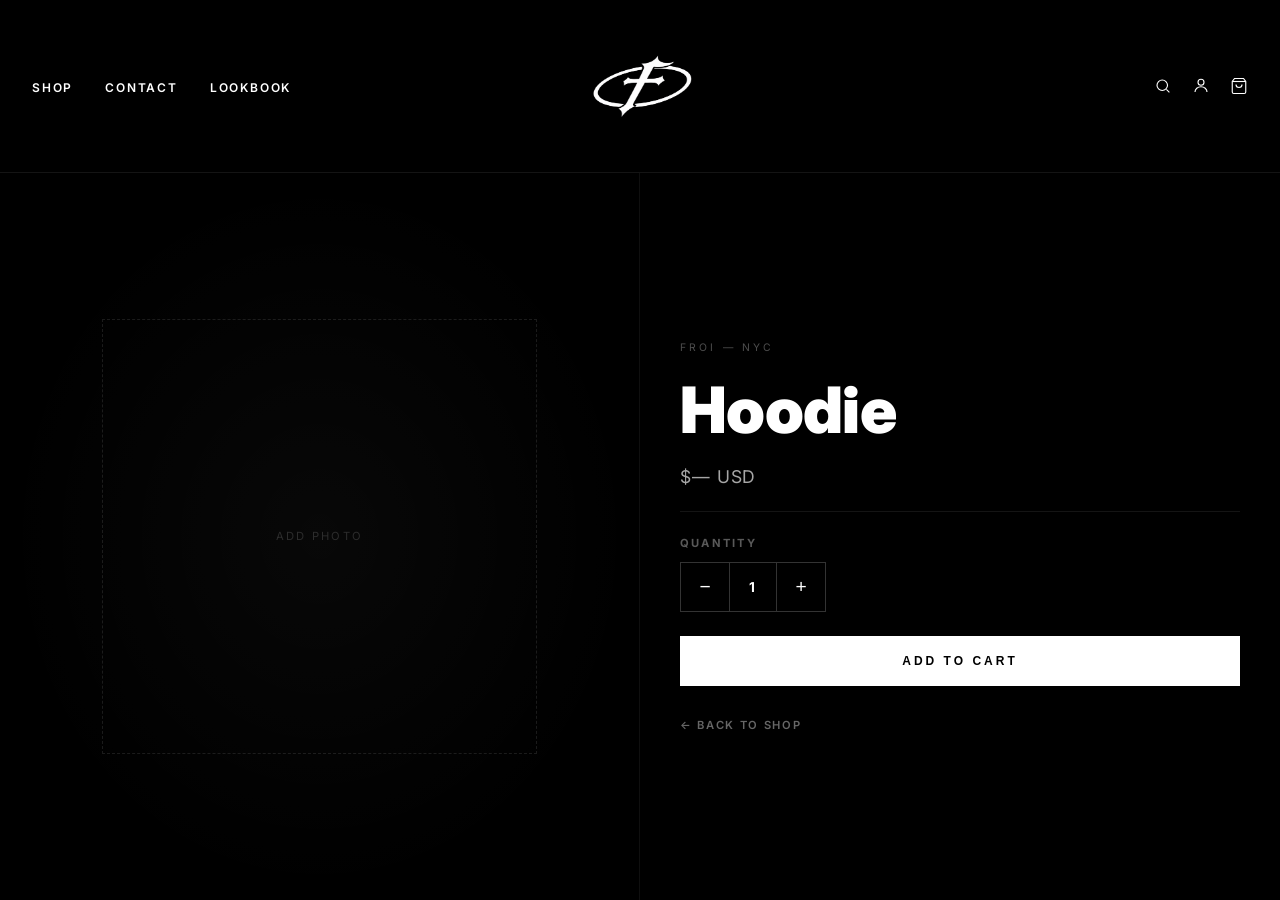
==== hoodie.html @ dbc849bb "separate hoodie product page" ====
<!DOCTYPE html>
<html lang="en">
<head>
  <meta charset="UTF-8">
  <meta name="viewport" content="width=device-width, initial-scale=1.0">
  <title>Hoodie — FROI</title>
  <link rel="preconnect" href="https://fonts.googleapis.com">
  <link href="https://fonts.googleapis.com/css2?family=Inter:wght@400;600;700;800;900&display=swap" rel="stylesheet">
  <style>
    *, *::before, *::after { box-sizing: border-box; margin: 0; padding: 0; }

    :root {
      --bg: #000;
      --text: #fff;
      --text-muted: #888;
      --font: 'Inter', -apple-system, sans-serif;
    }

    html { font-size: 16px; }

    body {
      background: var(--bg);
      color: var(--text);
      font-family: var(--font);
      min-height: 100vh;
      overflow-x: hidden;
    }

    #lightning-canvas {
      position: fixed;
      top: 0; left: 0;
      width: 100%; height: 100%;
      z-index: 0;
      pointer-events: none;
    }

    .page-wrapper { position: relative; z-index: 1; min-height: 100vh; display: flex; flex-direction: column; }

    /* HEADER */
    .site-header {
      position: -webkit-sticky;
      position: sticky;
      top: 0;
      z-index: 100;
      padding: 0 2rem;
      border-bottom: 1px solid rgba(255,255,255,0.08);
      background: rgba(0,0,0,0.8);
      backdrop-filter: blur(12px);
    }

    .header-inner {
      display: grid;
      grid-template-columns: 1fr auto 1fr;
      align-items: center;
      padding: 1rem 0;
    }

    .header-nav { display: flex; gap: 2rem; list-style: none; }

    .header-nav a {
      color: var(--text);
      text-decoration: none;
      font-size: 0.75rem;
      font-weight: 600;
      letter-spacing: 0.15em;
      text-transform: uppercase;
      transition: color 0.2s;
    }
    .header-nav a:hover { color: var(--text-muted); }

    .header-logo {
      display: flex;
      flex-direction: column;
      align-items: center;
      text-decoration: none;
    }

    .logo-icon { width: 140px; height: 140px; object-fit: contain; }

    .header-actions {
      display: flex;
      justify-content: flex-end;
      align-items: center;
      gap: 1.25rem;
    }

    .header-actions a,
    .header-actions button {
      background: none;
      border: none;
      color: var(--text);
      cursor: pointer;
      padding: 0;
      display: flex;
      align-items: center;
      text-decoration: none;
      transition: opacity 0.2s;
    }
    .header-actions a:hover,
    .header-actions button:hover { opacity: 0.6; }

    /* PRODUCT PAGE */
    .product-page {
      flex: 1;
      display: grid;
      grid-template-columns: 1fr 1fr;
      min-height: calc(100vh - 180px);
    }

    /* IMAGE SIDE */
    .product-image-side {
      display: flex;
      align-items: center;
      justify-content: center;
      padding: 3rem;
      border-right: 1px solid rgba(255,255,255,0.06);
      position: relative;
    }

    .product-image-side::before {
      content: '';
      position: absolute;
      inset: 0;
      background: radial-gradient(ellipse at center, rgba(255,255,255,0.03) 0%, transparent 70%);
      pointer-events: none;
    }

    .product-img {
      width: 100%;
      max-width: 480px;
      object-fit: contain;
      filter: drop-shadow(0 0 60px rgba(255,255,255,0.08));
    }

    .product-img-placeholder {
      width: 80%;
      aspect-ratio: 1;
      border: 1px dashed rgba(255,255,255,0.1);
      display: flex;
      align-items: center;
      justify-content: center;
      color: rgba(255,255,255,0.15);
      font-size: 0.7rem;
      letter-spacing: 0.2em;
      text-transform: uppercase;
    }

    /* INFO SIDE */
    .product-info-side {
      padding: 3rem 2.5rem;
      display: flex;
      flex-direction: column;
      justify-content: center;
      gap: 1.5rem;
    }

    .product-sku {
      font-size: 0.65rem;
      letter-spacing: 0.3em;
      color: rgba(255,255,255,0.3);
      text-transform: uppercase;
    }

    .product-title {
      font-size: clamp(2.5rem, 5vw, 4.5rem);
      font-weight: 900;
      letter-spacing: -0.01em;
      line-height: 1;
    }

    .product-price {
      font-size: 1.1rem;
      color: rgba(255,255,255,0.65);
      letter-spacing: 0.05em;
    }

    .product-divider {
      border: none;
      border-top: 1px solid rgba(255,255,255,0.08);
    }

    .qty-label {
      font-size: 0.7rem;
      font-weight: 700;
      letter-spacing: 0.2em;
      text-transform: uppercase;
      color: rgba(255,255,255,0.35);
      margin-bottom: 0.75rem;
    }

    .qty-wrap {
      display: flex;
      align-items: center;
      border: 1px solid rgba(255,255,255,0.2);
      width: fit-content;
    }

    .qty-btn {
      background: none;
      border: none;
      color: #fff;
      width: 48px;
      height: 48px;
      font-size: 1.2rem;
      cursor: pointer;
      display: flex;
      align-items: center;
      justify-content: center;
      transition: background 0.2s;
    }
    .qty-btn:hover { background: rgba(255,255,255,0.08); }

    .qty-num {
      width: 48px;
      height: 48px;
      text-align: center;
      font-size: 0.85rem;
      font-weight: 700;
      letter-spacing: 0.1em;
      border-left: 1px solid rgba(255,255,255,0.2);
      border-right: 1px solid rgba(255,255,255,0.2);
      display: flex;
      align-items: center;
      justify-content: center;
    }

    .btn-add-cart {
      width: 100%;
      padding: 1.1rem;
      background: #fff;
      color: #000;
      border: none;
      font-size: 0.75rem;
      font-weight: 900;
      letter-spacing: 0.25em;
      text-transform: uppercase;
      cursor: pointer;
      transition: opacity 0.2s;
    }
    .btn-add-cart:hover { opacity: 0.85; }

    .btn-back {
      display: inline-flex;
      align-items: center;
      gap: 0.5rem;
      color: rgba(255,255,255,0.4);
      text-decoration: none;
      font-size: 0.7rem;
      font-weight: 600;
      letter-spacing: 0.15em;
      text-transform: uppercase;
      transition: color 0.2s;
      margin-top: 0.5rem;
    }
    .btn-back:hover { color: #fff; }

    /* RESPONSIVE */
    @media (max-width: 768px) {
      .product-page { grid-template-columns: 1fr; }
      .product-image-side { border-right: none; border-bottom: 1px solid rgba(255,255,255,0.06); padding: 2rem; }
      .product-info-side { padding: 2rem 1.5rem; }
      .header-inner { display: flex; justify-content: center; position: relative; padding: 0.75rem 0; }
      .header-nav { display: none; }
      .header-actions { position: absolute; right: 0; }
    }
  </style>
</head>
<body>

<canvas id="lightning-canvas" aria-hidden="true"></canvas>

<div class="page-wrapper">

  <!-- HEADER -->
  <header class="site-header">
    <div class="header-inner">
      <nav>
        <ul class="header-nav">
          <li><a href="preview.html">Shop</a></li>
          <li><a href="#">Contact</a></li>
          <li><a href="#">Lookbook</a></li>
        </ul>
      </nav>
      <a href="preview.html" class="header-logo">
        <img class="logo-icon" src="logo.png" alt="FROI">
      </a>
      <div class="header-actions">
        <a href="#" aria-label="Search">
          <svg width="18" height="18" fill="none" stroke="currentColor" stroke-width="1.5" viewBox="0 0 24 24">
            <circle cx="11" cy="11" r="7"/><path d="m16.5 16.5 4 4"/>
          </svg>
        </a>
        <a href="#" aria-label="Account">
          <svg width="18" height="18" fill="none" stroke="currentColor" stroke-width="1.5" viewBox="0 0 24 24">
            <circle cx="12" cy="7" r="4"/><path d="M4 20c0-4 3.6-7 8-7s8 3 8 7"/>
          </svg>
        </a>
        <a href="#" aria-label="Cart">
          <svg width="18" height="18" fill="none" stroke="currentColor" stroke-width="1.5" viewBox="0 0 24 24">
            <path d="M6 2 3 6v14a2 2 0 0 0 2 2h14a2 2 0 0 0 2-2V6l-3-4z"/>
            <line x1="3" y1="6" x2="21" y2="6"/>
            <path d="M16 10a4 4 0 0 1-8 0"/>
          </svg>
        </a>
      </div>
    </div>
  </header>

  <!-- PRODUCT PAGE -->
  <div class="product-page">

    <!-- Imagen -->
    <div class="product-image-side">
      <!-- Cuando tengas foto: <img class="product-img" src="hoodie.jpg" alt="Hoodie"> -->
      <div class="product-img-placeholder">Add photo</div>
    </div>

    <!-- Info -->
    <div class="product-info-side">
      <div class="product-sku">FROI — NYC</div>
      <h1 class="product-title">Hoodie</h1>
      <div class="product-price">$— USD</div>
      <hr class="product-divider">
      <div>
        <div class="qty-label">Quantity</div>
        <div class="qty-wrap">
          <button class="qty-btn" id="qty-minus">−</button>
          <div class="qty-num" id="qty-num">1</div>
          <button class="qty-btn" id="qty-plus">+</button>
        </div>
      </div>
      <button class="btn-add-cart">Add to Cart</button>
      <a href="preview.html" class="btn-back">← Back to Shop</a>
    </div>

  </div>
</div>

<script>
  // QUANTITY
  let qty = 1;
  const num = document.getElementById('qty-num');
  document.getElementById('qty-minus').addEventListener('click', () => { if (qty > 1) num.textContent = --qty; });
  document.getElementById('qty-plus').addEventListener('click',  () => { num.textContent = ++qty; });

  // LIGHTNING
  (function () {
    const canvas = document.getElementById('lightning-canvas');
    const ctx = canvas.getContext('2d');
    let W, H, bolts = [];

    function resize() { W = canvas.width = window.innerWidth; H = canvas.height = window.innerHeight; }

    function mkPath(x1, y1, x2, y2, spread, depth) {
      if (depth === 0) return [{x:x1,y:y1},{x:x2,y:y2}];
      const mx = (x1+x2)/2 + (Math.random()-.5)*spread;
      const my = (y1+y2)/2 + (Math.random()-.5)*spread*.4;
      return [...mkPath(x1,y1,mx,my,spread*.55,depth-1), ...mkPath(mx,my,x2,y2,spread*.55,depth-1)];
    }

    class Bolt {
      constructor(x1,y1,x2,y2,opts={}) {
        this.pts  = mkPath(x1,y1,x2,y2,opts.spread||120,opts.depth||7);
        this.life = opts.life||350;
        this.born = performance.now();
        this.maxA = opts.alpha||0.7;
        this.w    = opts.width||1.5;
        this.kids = [];
        if (opts.branch!==false) {
          const n = Math.floor(Math.random()*3)+1;
          for (let i=0;i<n;i++) {
            const idx = Math.floor(Math.random()*this.pts.length*.5+this.pts.length*.15);
            const p = this.pts[idx];
            if (!p) continue;
            this.kids.push(new Bolt(p.x,p.y,p.x+(Math.random()-.5)*160,p.y+Math.random()*160,
              {spread:50,depth:4,alpha:this.maxA*.45,life:this.life*.65,width:this.w*.5,branch:false}));
          }
        }
      }
      draw(ctx,now) {
        const t=(now-this.born)/this.life;
        if(t>=1) return false;
        const a=t<.08?(t/.08)*this.maxA:this.maxA*(1-(t-.08)/.92);
        ctx.save();
        ctx.globalAlpha=a*.25; ctx.strokeStyle='#fff'; ctx.lineWidth=this.w*4;
        ctx.shadowBlur=30; ctx.shadowColor='rgba(200,220,255,.9)'; ctx.lineCap='round';
        ctx.beginPath(); this.pts.forEach((p,i)=>i?ctx.lineTo(p.x,p.y):ctx.moveTo(p.x,p.y)); ctx.stroke();
        ctx.globalAlpha=a; ctx.lineWidth=this.w; ctx.shadowBlur=12;
        ctx.beginPath(); this.pts.forEach((p,i)=>i?ctx.lineTo(p.x,p.y):ctx.moveTo(p.x,p.y)); ctx.stroke();
        ctx.restore();
        this.kids=this.kids.filter(k=>k.draw(ctx,now));
        return true;
      }
    }

    function spawnBg() {
      const x = Math.random()*W;
      bolts.push(new Bolt(x,-5,x+(Math.random()-.5)*W*.9,H+5,
        {spread:500,depth:8,alpha:.15+Math.random()*.15,life:300+Math.random()*200,width:.8+Math.random()}));
    }

    function schedule() { setTimeout(()=>{ spawnBg(); schedule(); }, 2500+Math.random()*3500); }

    function loop() {
      const now=performance.now();
      ctx.clearRect(0,0,W,H);
      bolts=bolts.filter(b=>b.draw(ctx,now));
      requestAnimationFrame(loop);
    }

    window.addEventListener('resize', resize);
    resize(); loop(); schedule();
  })();
</script>
</body>
</html>
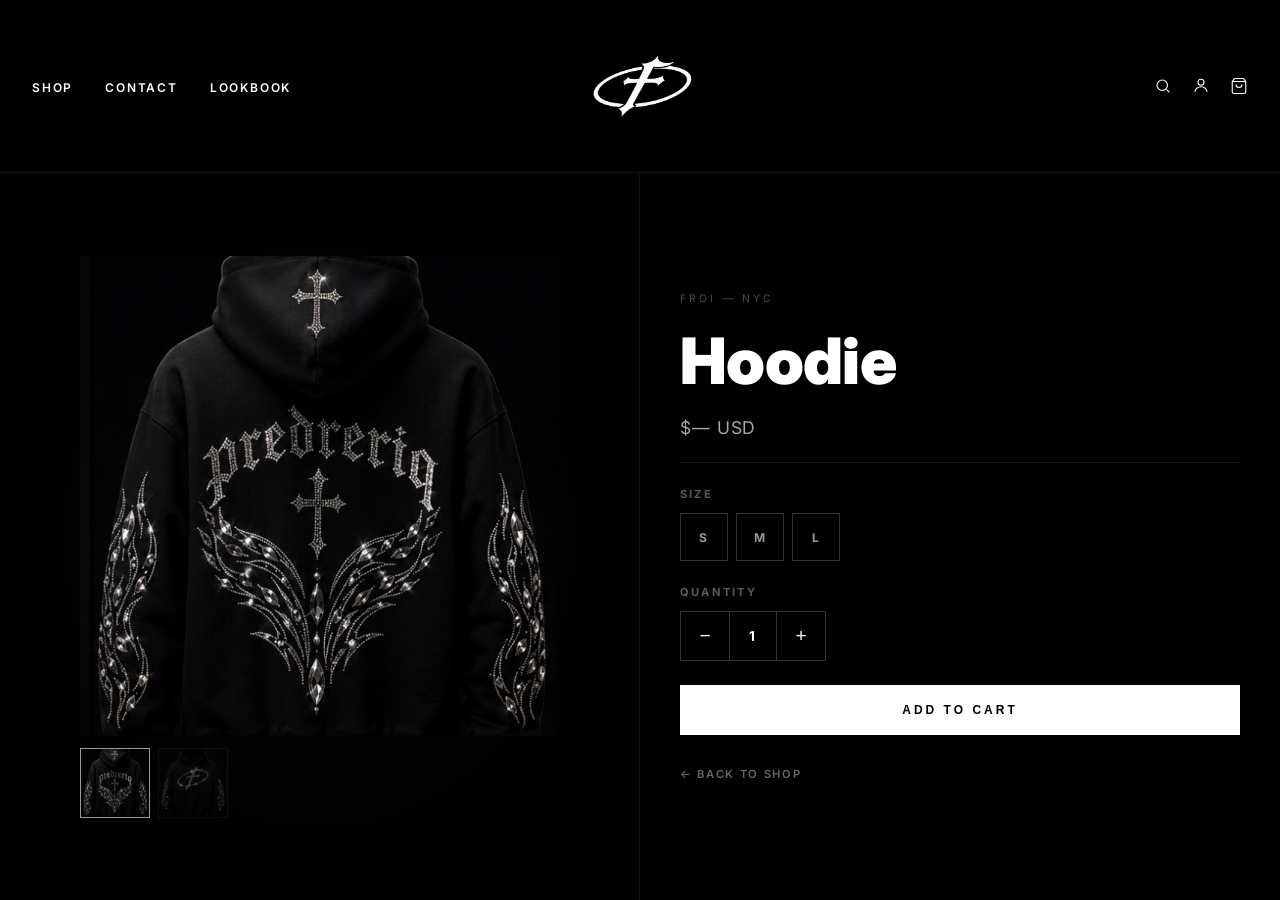
==== commit 9a91c692: "add hoodie photos and size selector S M L" ====
--- a/hoodie.html
+++ b/hoodie.html
@@ -110,11 +110,13 @@
     /* IMAGE SIDE */
     .product-image-side {
       display: flex;
+      flex-direction: column;
       align-items: center;
       justify-content: center;
-      padding: 3rem;
+      padding: 2rem;
       border-right: 1px solid rgba(255,255,255,0.06);
       position: relative;
+      gap: 1rem;
     }
 
     .product-image-side::before {
@@ -125,24 +127,38 @@
       pointer-events: none;
     }
 
-    .product-img {
+    .product-gallery {
       width: 100%;
       max-width: 480px;
-      object-fit: contain;
-      filter: drop-shadow(0 0 60px rgba(255,255,255,0.08));
-    }
-
-    .product-img-placeholder {
-      width: 80%;
+      position: relative;
+    }
+
+    .gallery-main {
+      width: 100%;
       aspect-ratio: 1;
-      border: 1px dashed rgba(255,255,255,0.1);
-      display: flex;
-      align-items: center;
-      justify-content: center;
-      color: rgba(255,255,255,0.15);
-      font-size: 0.7rem;
-      letter-spacing: 0.2em;
-      text-transform: uppercase;
+      object-fit: cover;
+      display: block;
+    }
+
+    .gallery-thumbs {
+      display: flex;
+      gap: 0.5rem;
+      margin-top: 0.75rem;
+    }
+
+    .gallery-thumb {
+      width: 70px;
+      height: 70px;
+      object-fit: cover;
+      cursor: pointer;
+      border: 1px solid rgba(255,255,255,0.1);
+      opacity: 0.5;
+      transition: opacity 0.2s, border-color 0.2s;
+    }
+
+    .gallery-thumb.active {
+      opacity: 1;
+      border-color: rgba(255,255,255,0.6);
     }
 
     /* INFO SIDE */
@@ -223,6 +239,38 @@
       align-items: center;
       justify-content: center;
     }
+
+    /* SIZES */
+    .size-label {
+      font-size: 0.7rem;
+      font-weight: 700;
+      letter-spacing: 0.2em;
+      text-transform: uppercase;
+      color: rgba(255,255,255,0.35);
+      margin-bottom: 0.75rem;
+    }
+
+    .size-options {
+      display: flex;
+      gap: 0.5rem;
+    }
+
+    .size-btn {
+      width: 48px;
+      height: 48px;
+      background: none;
+      border: 1px solid rgba(255,255,255,0.2);
+      color: rgba(255,255,255,0.6);
+      font-family: var(--font);
+      font-size: 0.75rem;
+      font-weight: 700;
+      letter-spacing: 0.1em;
+      cursor: pointer;
+      transition: all 0.2s;
+    }
+
+    .size-btn:hover { border-color: rgba(255,255,255,0.6); color: #fff; }
+    .size-btn.selected { background: #fff; color: #000; border-color: #fff; }
 
     .btn-add-cart {
       width: 100%;
@@ -311,8 +359,13 @@
 
     <!-- Imagen -->
     <div class="product-image-side">
-      <!-- Cuando tengas foto: <img class="product-img" src="hoodie.jpg" alt="Hoodie"> -->
-      <div class="product-img-placeholder">Add photo</div>
+      <div class="product-gallery">
+        <img class="gallery-main" id="gallery-main" src="hoodie-front.jpg" alt="Hoodie Front">
+        <div class="gallery-thumbs">
+          <img class="gallery-thumb active" src="hoodie-front.jpg" alt="Front" onclick="switchImg(this,'hoodie-front.jpg')">
+          <img class="gallery-thumb" src="hoodie-back.jpg" alt="Back" onclick="switchImg(this,'hoodie-back.jpg')">
+        </div>
+      </div>
     </div>
 
     <!-- Info -->
@@ -321,6 +374,18 @@
       <h1 class="product-title">Hoodie</h1>
       <div class="product-price">$— USD</div>
       <hr class="product-divider">
+
+      <!-- Tallas -->
+      <div>
+        <div class="size-label">Size</div>
+        <div class="size-options">
+          <button class="size-btn" onclick="selectSize(this)">S</button>
+          <button class="size-btn" onclick="selectSize(this)">M</button>
+          <button class="size-btn" onclick="selectSize(this)">L</button>
+        </div>
+      </div>
+
+      <!-- Cantidad -->
       <div>
         <div class="qty-label">Quantity</div>
         <div class="qty-wrap">
@@ -329,6 +394,7 @@
           <button class="qty-btn" id="qty-plus">+</button>
         </div>
       </div>
+
       <button class="btn-add-cart">Add to Cart</button>
       <a href="preview.html" class="btn-back">← Back to Shop</a>
     </div>
@@ -337,6 +403,19 @@
 </div>
 
 <script>
+  // GALLERY
+  function switchImg(thumb, src) {
+    document.getElementById('gallery-main').src = src;
+    document.querySelectorAll('.gallery-thumb').forEach(t => t.classList.remove('active'));
+    thumb.classList.add('active');
+  }
+
+  // SIZES
+  function selectSize(btn) {
+    document.querySelectorAll('.size-btn').forEach(b => b.classList.remove('selected'));
+    btn.classList.add('selected');
+  }
+
   // QUANTITY
   let qty = 1;
   const num = document.getElementById('qty-num');
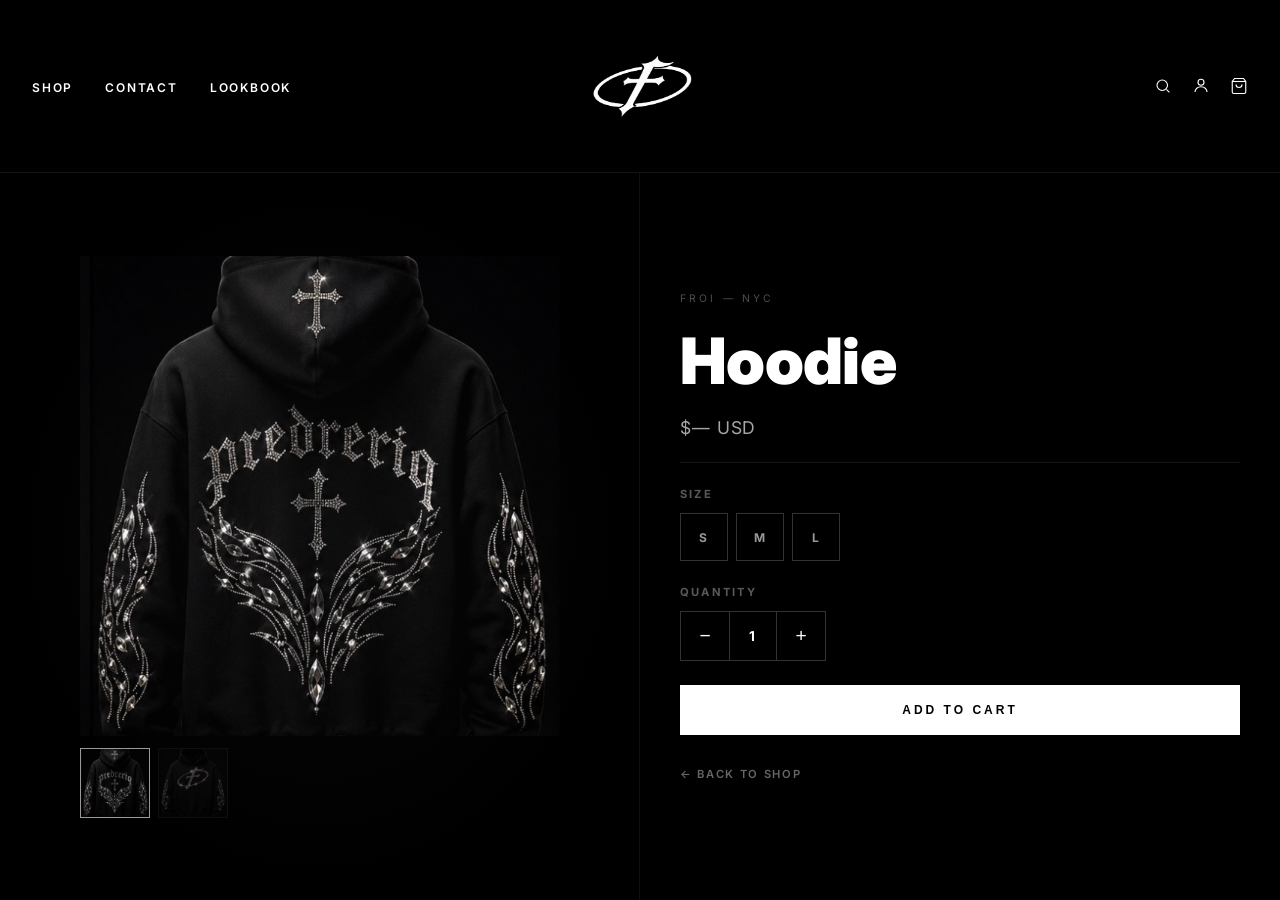
==== commit f04cd58b: "floating hoodie photo with blend mode, real image on product card" ====
--- a/hoodie.html
+++ b/hoodie.html
@@ -138,6 +138,7 @@
       aspect-ratio: 1;
       object-fit: cover;
       display: block;
+      mix-blend-mode: screen;
     }
 
     .gallery-thumbs {
@@ -154,6 +155,7 @@
       border: 1px solid rgba(255,255,255,0.1);
       opacity: 0.5;
       transition: opacity 0.2s, border-color 0.2s;
+      mix-blend-mode: screen;
     }
 
     .gallery-thumb.active {
